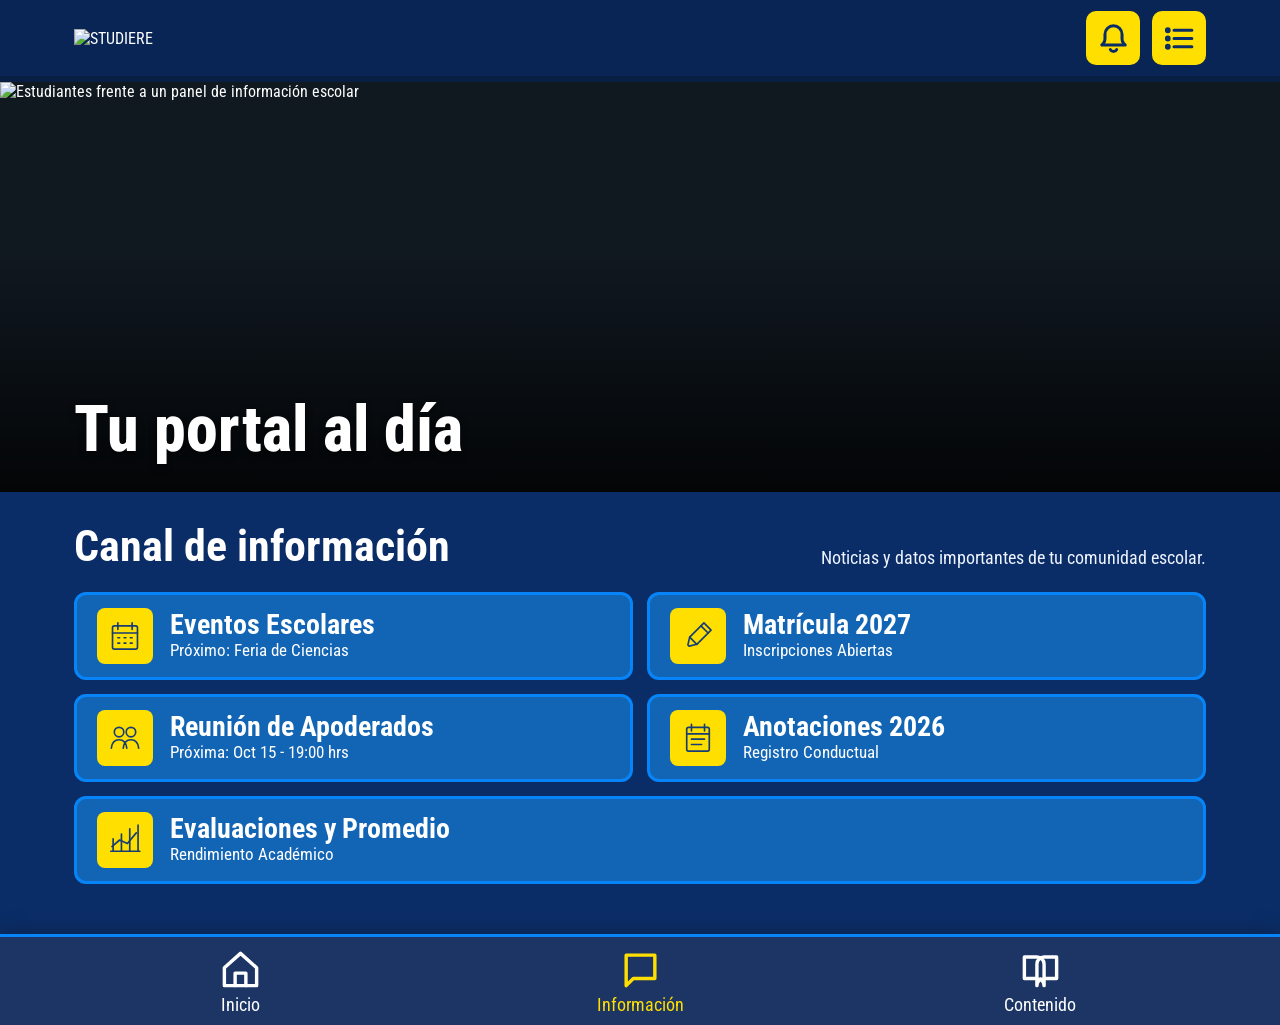
==== index2.html @ 6c444ab7 "Add files via upload" ====
<!DOCTYPE html>
<html lang="es">
<head>
  <meta charset="UTF-8">
  <meta name="viewport" content="width=device-width, initial-scale=1.0">
  <meta name="description" content="STUDIERE, canal de información escolar con eventos, matrícula, reuniones, anotaciones y evaluaciones.">
  <title>STUDIERE | Información</title>
  <link rel="preconnect" href="https://fonts.googleapis.com">
  <link rel="preconnect" href="https://fonts.gstatic.com" crossorigin>
  <link href="https://fonts.googleapis.com/css2?family=Roboto+Condensed:wght@400;500;600;700;800&display=swap" rel="stylesheet">
  <link rel="stylesheet" href="style2.css">
</head>
<body>
  <header class="site-header">
    <nav class="main-nav" aria-label="Navegación principal">
      <a class="brand" href="index.html" aria-label="STUDIERE, página de inicio"><img src="assets/logo.png" alt="STUDIERE"></a>
      <div class="nav-actions">
        <a class="icon-button" href="index2.html" aria-label="Información" aria-current="page" title="Información"><svg viewBox="0 0 24 24" aria-hidden="true"><path d="M12 2.7a6.2 6.2 0 0 0-6.2 6.2v3.5c0 1.1-.4 2.1-1.1 3L3.5 16.8h17l-1.2-1.4c-.7-.9-1.1-1.9-1.1-3V8.9A6.2 6.2 0 0 0 12 2.7Z"/><path d="M9.7 20.1a2.6 2.6 0 0 0 4.6 0"/></svg></a>
        <a class="icon-button" href="index3.html" aria-label="Contenido" title="Contenido"><svg viewBox="0 0 24 24" aria-hidden="true"><path d="M8 6h13M8 12h13M8 18h13"/><circle cx="3.5" cy="6" r="1"/><circle cx="3.5" cy="12" r="1"/><circle cx="3.5" cy="18" r="1"/></svg></a>
      </div>
    </nav>
  </header>

  <main class="information-main">
    <section class="hero info-hero" aria-labelledby="info-hero-title">
      <img src="assets/hero-info.png" alt="Estudiantes frente a un panel de información escolar">
      <h1 id="info-hero-title">Tu portal al día</h1>
    </section>

    <section class="information" aria-labelledby="information-title">
      <div class="section-heading">
        <h2 id="information-title">Canal de información</h2>
        <p>Noticias y datos importantes de tu comunidad escolar.</p>
      </div>
      <div class="information-list">
        <article class="information-card"><div class="info-icon" aria-hidden="true"><svg viewBox="0 0 64 64"><rect x="11" y="15" width="42" height="39" rx="3"/><path d="M20 10v11M44 10v11M11 27h42"/><path d="M20 35h3M30.5 35h3M41 35h3M20 44h3M30.5 44h3M41 44h3"/></svg></div><div class="info-copy"><h3>Eventos Escolares</h3><p>Próximo: Feria de Ciencias</p></div></article>
        <article class="information-card"><div class="info-icon" aria-hidden="true"><svg viewBox="0 0 64 64"><path d="m15 47 3-13L42 10l12 12-24 24-13 3Z"/><path d="m37 15 12 12M18 34l12 12"/></svg></div><div class="info-copy"><h3>Matrícula 2027</h3><p>Inscripciones Abiertas</p></div></article>
        <article class="information-card"><div class="info-icon" aria-hidden="true"><svg viewBox="0 0 64 64"><circle cx="22" cy="22" r="8"/><circle cx="42" cy="22" r="8"/><path d="M9 49c1-9 5-14 13-14s12 5 13 14M29 49c1-9 5-14 13-14s12 5 13 14"/></svg></div><div class="info-copy"><h3>Reunión de Apoderados</h3><p>Próxima: Oct 15 - 19:00 hrs</p></div></article>
        <article class="information-card"><div class="info-icon" aria-hidden="true"><svg viewBox="0 0 64 64"><rect x="13" y="14" width="38" height="40" rx="3"/><path d="M21 9v11M43 9v11M13 25h38"/><path d="M21 34h22M21 43h17"/></svg></div><div class="info-copy"><h3>Anotaciones 2026</h3><p>Registro Conductual</p></div></article>
        <article class="information-card"><div class="info-icon" aria-hidden="true"><svg viewBox="0 0 64 64"><path d="M12 51V30M26 51V22M40 51V13M54 51V7"/><path d="M8 51h49"/><path d="m10 43 13-11 13 6 15-18"/></svg></div><div class="info-copy"><h3>Evaluaciones y Promedio</h3><p>Rendimiento Académico</p></div></article>
      </div>
    </section>
  </main>

  <footer class="site-footer">
    <nav aria-label="Navegación inferior">
      <a class="footer-link" href="index.html"><svg viewBox="0 0 24 24" aria-hidden="true"><path d="m3 11 9-8 9 8v10H3V11Z"/><path d="M9 21v-7h6v7"/></svg><span>Inicio</span></a>
      <a class="footer-link active" href="index2.html" aria-current="page"><svg viewBox="0 0 24 24" aria-hidden="true"><path d="M4 4h16v13H8l-4 4V4Z"/></svg><span>Información</span></a>
      <a class="footer-link" href="index3.html"><svg viewBox="0 0 24 24" aria-hidden="true"><path d="M3 5h7a4 4 0 0 1 4 4v12a4 4 0 0 0-4-4H3V5ZM21 5h-7a4 4 0 0 0-4 4v12a4 4 0 0 1 4-4h7V5Z"/></svg><span>Contenido</span></a>
    </nav>
  </footer>
</body>
</html>
---- style2.css ----
:root{--navy:#0b2d67;--navy-deep:#082555;--blue-card:#1265b5;--blue-border:#0785f8;--yellow:#ffdf00;--white:#fff;--muted:#eef4ff;--footer:#1c3565;--page-max:1200px}
*{box-sizing:border-box}
html{scroll-behavior:smooth}
body{margin:0;min-width:320px;background:var(--navy);color:var(--white);font-family:"Roboto Condensed",Arial,sans-serif}
a{color:inherit;text-decoration:none}
.site-header{width:100%;background:var(--navy-deep);border-bottom:6px solid #081e42}
.main-nav{width:min(100%,var(--page-max));min-height:76px;margin:0 auto;padding:0 34px;display:flex;align-items:center;justify-content:space-between;gap:24px}
.brand{display:flex;align-items:center}.brand img{width:190px;height:auto;display:block}
.nav-actions{display:flex;align-items:center;gap:12px}.icon-button{width:54px;height:54px;flex:0 0 54px;display:flex;align-items:center;justify-content:center;color:var(--navy);background:var(--yellow);border-radius:10px;transition:transform .18s ease,filter .18s ease,box-shadow .18s ease}.icon-button svg{width:33px;height:33px;fill:none;stroke:currentColor;stroke-width:2.2;stroke-linecap:round;stroke-linejoin:round}.icon-button:hover,.icon-button:focus-visible{transform:translateY(-2px);filter:brightness(1.05);box-shadow:0 5px 12px #0003;outline:3px solid #fff9;outline-offset:2px}
main{width:100%;margin:0;background:var(--navy)}
/* The hero is intentionally full-width so its photograph grows with the laptop viewport instead of remaining trapped in a small box. */
.info-hero{position:relative;width:100%;height:clamp(300px,32vw,470px);min-height:300px;overflow:hidden;display:flex;align-items:flex-end;background:#101820}
.info-hero img{position:absolute;inset:0;width:100%;height:100%;display:block;object-fit:cover;object-position:center 45%}
.info-hero:after{content:"";position:absolute;inset:auto 0 0;height:58%;background:linear-gradient(to top,#000c,transparent);pointer-events:none}
.info-hero h1{position:relative;z-index:1;width:min(100%,var(--page-max));margin:0 auto;padding:0 34px 30px;font-size:clamp(42px,5vw,64px);line-height:1;font-weight:800;text-shadow:0 3px 7px #0009}
.information{width:min(100%,var(--page-max));margin:0 auto;padding:32px 34px 50px;background:var(--navy)}
.section-heading{display:flex;align-items:flex-end;justify-content:space-between;gap:24px;margin-bottom:24px}.information h2{margin:0;font-size:clamp(32px,4vw,44px);line-height:1;font-weight:700}.section-heading p{margin:0;color:var(--muted);font-size:18px}
.information-list{display:flex;flex-wrap:wrap;gap:14px}.information-card{min-width:0;flex:1 1 calc(50% - 7px);min-height:88px;padding:11px 20px;display:flex;align-items:center;gap:17px;background:var(--blue-card);border:3px solid var(--blue-border);border-radius:12px;transition:transform .18s ease,filter .18s ease,box-shadow .18s ease}.information-card:hover,.information-card:focus-within{transform:translateY(-3px);filter:brightness(1.05);box-shadow:0 8px 17px #0003}
.info-icon{width:56px;height:56px;flex:0 0 56px;display:flex;align-items:center;justify-content:center;color:#163d74;background:var(--yellow);border-radius:8px}.info-icon svg{width:38px;height:38px;fill:none;stroke:currentColor;stroke-width:2.8;stroke-linecap:round;stroke-linejoin:round}.info-copy{min-width:0}.info-copy h3{margin:0 0 3px;font-size:clamp(22px,2.2vw,30px);line-height:1;font-weight:700}.info-copy p{margin:0;font-size:17px;line-height:1.05}
.site-footer{width:100%;margin:0;background:var(--footer);border-top:3px solid var(--blue-border);box-shadow:0 -5px 18px #0003}.site-footer nav{width:min(100%,var(--page-max));min-height:88px;margin:0 auto;display:flex;align-items:stretch}.footer-link{flex:1;display:flex;flex-direction:column;align-items:center;justify-content:center;gap:5px;color:var(--white);font-size:18px;line-height:1;transition:color .18s ease,transform .18s ease,background .18s ease}.footer-link svg{width:43px;height:43px;fill:none;stroke:currentColor;stroke-width:1.9;stroke-linecap:round;stroke-linejoin:round}.footer-link.active,.footer-link:hover,.footer-link:focus-visible{color:var(--yellow)}.footer-link:hover{transform:translateY(-2px)}.footer-link:focus-visible{outline:2px solid var(--yellow);outline-offset:-4px;border-radius:6px}
@media(max-width:800px){.main-nav{padding-inline:22px}.brand img{width:165px}.info-hero{height:330px}.info-hero h1{padding-inline:30px;font-size:44px}.information{padding-inline:30px}.section-heading{display:block}.section-heading p{margin-top:8px}.information-card{min-height:80px}.info-copy h3{font-size:25px}}
@media(max-width:620px){.main-nav{min-height:65px;padding-inline:15px}.brand img{width:145px}.icon-button{width:46px;height:46px;flex-basis:46px}.icon-button svg{width:29px;height:29px}.info-hero{height:260px;min-height:260px}.info-hero img{object-position:center center}.info-hero h1{padding:0 20px 22px;font-size:36px}.information{padding:24px 16px 34px}.information h2{font-size:31px}.information-list{gap:10px}.information-card{flex-basis:100%;min-height:64px;padding:7px 11px;gap:12px}.info-icon{width:44px;height:44px;flex-basis:44px}.info-icon svg{width:31px;height:31px}.info-copy h3{font-size:21px}.info-copy p{font-size:14px}.site-footer nav{min-height:78px}.footer-link{font-size:16px}.footer-link svg{width:38px;height:38px}}
@media(prefers-reduced-motion:reduce){html{scroll-behavior:auto}*,*::before,*::after{transition:none!important}}
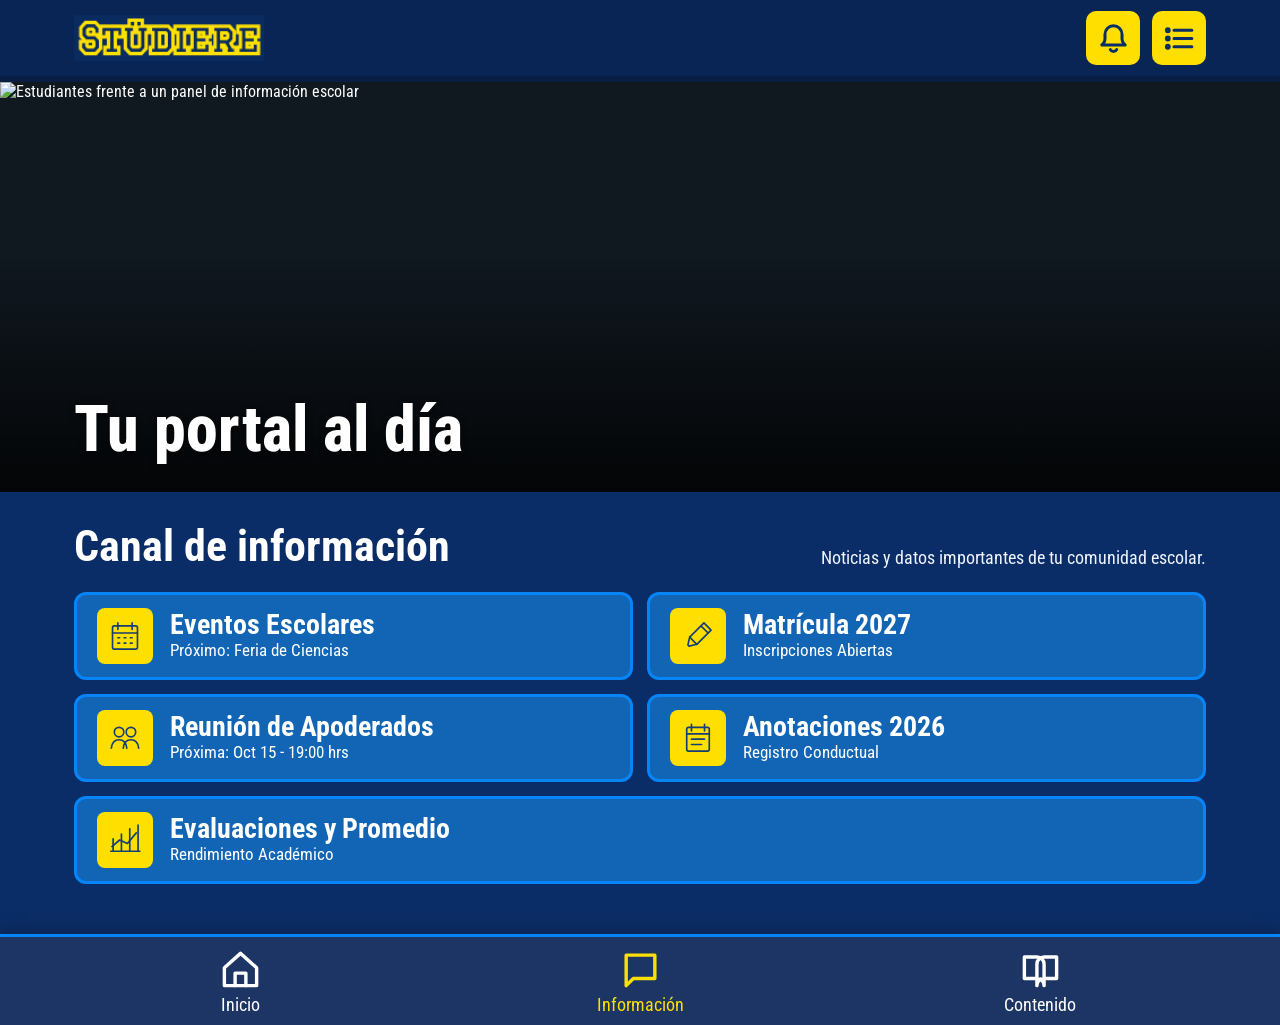
==== commit 164475a9: "Update image sources in index2.html" ====
--- a/index2.html
+++ b/index2.html
@@ -13,7 +13,7 @@
 <body>
   <header class="site-header">
     <nav class="main-nav" aria-label="Navegación principal">
-      <a class="brand" href="index.html" aria-label="STUDIERE, página de inicio"><img src="assets/logo.png" alt="STUDIERE"></a>
+      <a class="brand" href="index.html" aria-label="STUDIERE, página de inicio"><img src="logo.png" alt="STUDIERE"></a>
       <div class="nav-actions">
         <a class="icon-button" href="index2.html" aria-label="Información" aria-current="page" title="Información"><svg viewBox="0 0 24 24" aria-hidden="true"><path d="M12 2.7a6.2 6.2 0 0 0-6.2 6.2v3.5c0 1.1-.4 2.1-1.1 3L3.5 16.8h17l-1.2-1.4c-.7-.9-1.1-1.9-1.1-3V8.9A6.2 6.2 0 0 0 12 2.7Z"/><path d="M9.7 20.1a2.6 2.6 0 0 0 4.6 0"/></svg></a>
         <a class="icon-button" href="index3.html" aria-label="Contenido" title="Contenido"><svg viewBox="0 0 24 24" aria-hidden="true"><path d="M8 6h13M8 12h13M8 18h13"/><circle cx="3.5" cy="6" r="1"/><circle cx="3.5" cy="12" r="1"/><circle cx="3.5" cy="18" r="1"/></svg></a>
@@ -23,7 +23,7 @@
 
   <main class="information-main">
     <section class="hero info-hero" aria-labelledby="info-hero-title">
-      <img src="assets/hero-info.png" alt="Estudiantes frente a un panel de información escolar">
+      <img src="hero-info.png" alt="Estudiantes frente a un panel de información escolar">
       <h1 id="info-hero-title">Tu portal al día</h1>
     </section>
 
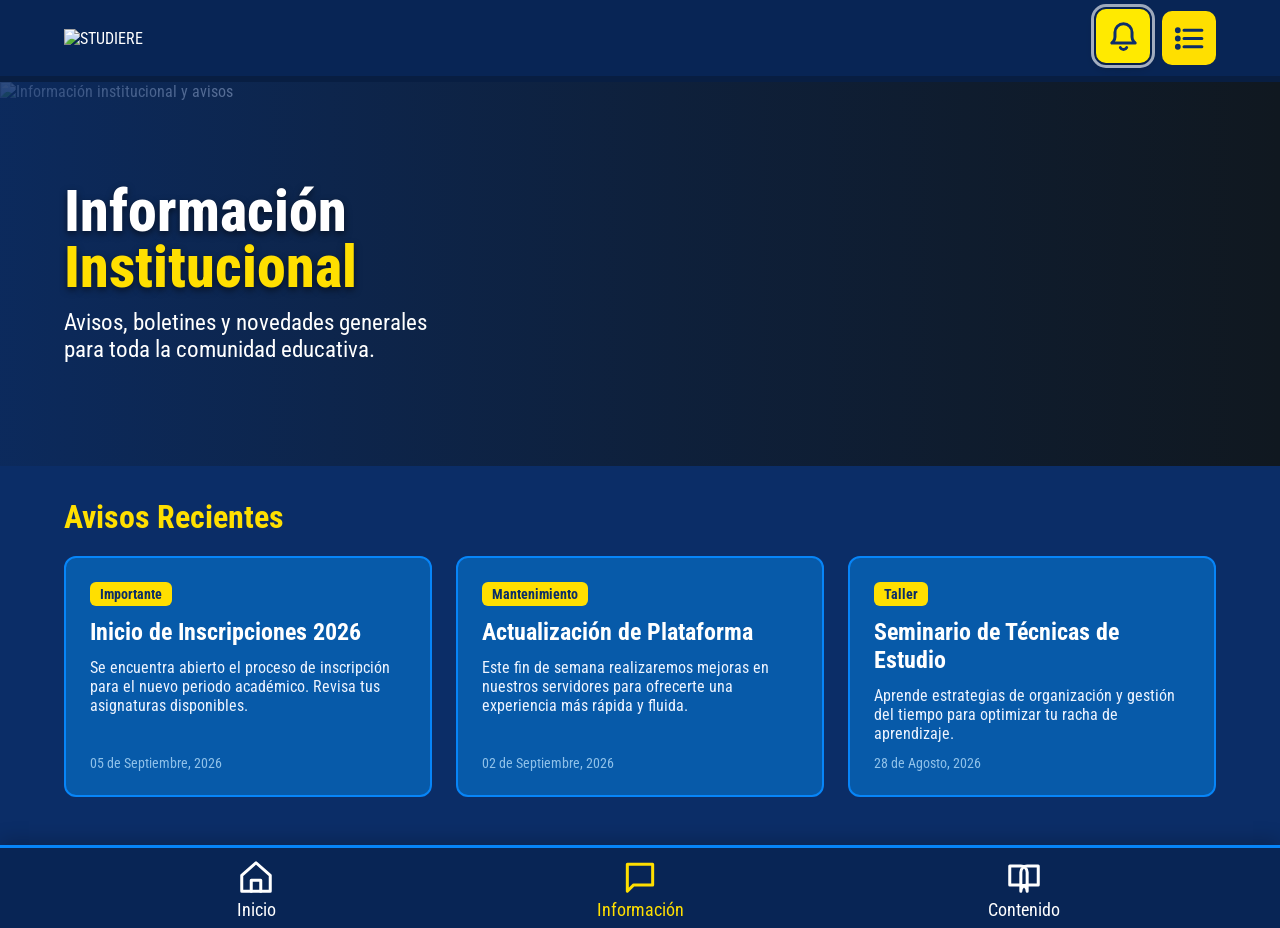
==== commit 42382caa: "Add files via upload" ====
--- a/index2.html
+++ b/index2.html
@@ -3,51 +3,95 @@
 <head>
   <meta charset="UTF-8">
   <meta name="viewport" content="width=device-width, initial-scale=1.0">
-  <meta name="description" content="STUDIERE, canal de información escolar con eventos, matrícula, reuniones, anotaciones y evaluaciones.">
+  <meta name="description" content="STUDIERE - Información general e historial de la plataforma.">
   <title>STUDIERE | Información</title>
   <link rel="preconnect" href="https://fonts.googleapis.com">
   <link rel="preconnect" href="https://fonts.gstatic.com" crossorigin>
   <link href="https://fonts.googleapis.com/css2?family=Roboto+Condensed:wght@400;500;600;700;800&display=swap" rel="stylesheet">
-  <link rel="stylesheet" href="style2.css">
+  <link rel="stylesheet" href="style.css">
 </head>
 <body>
+
+  <!-- CABECERA PRINCIPAL -->
   <header class="site-header">
     <nav class="main-nav" aria-label="Navegación principal">
-      <a class="brand" href="index.html" aria-label="STUDIERE, página de inicio"><img src="logo.png" alt="STUDIERE"></a>
+      <a class="brand" href="index.html" aria-label="STUDIERE, página de inicio">
+        <img src="assets/logo.png" alt="STUDIERE">
+      </a>
       <div class="nav-actions">
-        <a class="icon-button" href="index2.html" aria-label="Información" aria-current="page" title="Información"><svg viewBox="0 0 24 24" aria-hidden="true"><path d="M12 2.7a6.2 6.2 0 0 0-6.2 6.2v3.5c0 1.1-.4 2.1-1.1 3L3.5 16.8h17l-1.2-1.4c-.7-.9-1.1-1.9-1.1-3V8.9A6.2 6.2 0 0 0 12 2.7Z"/><path d="M9.7 20.1a2.6 2.6 0 0 0 4.6 0"/></svg></a>
-        <a class="icon-button" href="index3.html" aria-label="Contenido" title="Contenido"><svg viewBox="0 0 24 24" aria-hidden="true"><path d="M8 6h13M8 12h13M8 18h13"/><circle cx="3.5" cy="6" r="1"/><circle cx="3.5" cy="12" r="1"/><circle cx="3.5" cy="18" r="1"/></svg></a>
+        <a class="icon-button active" href="index2.html" aria-label="Información" title="Información" aria-current="page">
+          <svg viewBox="0 0 24 24" aria-hidden="true">
+            <path d="M12 2.7a6.2 6.2 0 0 0-6.2 6.2v3.5c0 1.1-.4 2.1-1.1 3L3.5 16.8h17l-1.2-1.4c-.7-.9-1.1-1.9-1.1-3V8.9A6.2 6.2 0 0 0 12 2.7Z"/>
+            <path d="M9.7 20.1a2.6 2.6 0 0 0 4.6 0"/>
+          </svg>
+        </a>
+        <a class="icon-button" href="index3.html" aria-label="Contenido" title="Contenido">
+          <svg viewBox="0 0 24 24" aria-hidden="true">
+            <path d="M8 6h13M8 12h13M8 18h13"/>
+            <circle cx="3.5" cy="6" r="1"/>
+            <circle cx="3.5" cy="12" r="1"/>
+            <circle cx="3.5" cy="18" r="1"/>
+          </svg>
+        </a>
       </div>
     </nav>
   </header>
 
-  <main class="information-main">
+  <!-- CONTENIDO PRINCIPAL -->
+  <main class="info-main">
     <section class="hero info-hero" aria-labelledby="info-hero-title">
-      <img src="hero-info.png" alt="Estudiantes frente a un panel de información escolar">
-      <h1 id="info-hero-title">Tu portal al día</h1>
+      <img src="assets/hero-info.png" alt="Información institucional y avisos">
+      <div class="hero-copy">
+        <h1 id="info-hero-title">Información <span>Institucional</span></h1>
+        <p>Avisos, boletines y novedades generales<br>para toda la comunidad educativa.</p>
+      </div>
     </section>
 
-    <section class="information" aria-labelledby="information-title">
-      <div class="section-heading">
-        <h2 id="information-title">Canal de información</h2>
-        <p>Noticias y datos importantes de tu comunidad escolar.</p>
-      </div>
-      <div class="information-list">
-        <article class="information-card"><div class="info-icon" aria-hidden="true"><svg viewBox="0 0 64 64"><rect x="11" y="15" width="42" height="39" rx="3"/><path d="M20 10v11M44 10v11M11 27h42"/><path d="M20 35h3M30.5 35h3M41 35h3M20 44h3M30.5 44h3M41 44h3"/></svg></div><div class="info-copy"><h3>Eventos Escolares</h3><p>Próximo: Feria de Ciencias</p></div></article>
-        <article class="information-card"><div class="info-icon" aria-hidden="true"><svg viewBox="0 0 64 64"><path d="m15 47 3-13L42 10l12 12-24 24-13 3Z"/><path d="m37 15 12 12M18 34l12 12"/></svg></div><div class="info-copy"><h3>Matrícula 2027</h3><p>Inscripciones Abiertas</p></div></article>
-        <article class="information-card"><div class="info-icon" aria-hidden="true"><svg viewBox="0 0 64 64"><circle cx="22" cy="22" r="8"/><circle cx="42" cy="22" r="8"/><path d="M9 49c1-9 5-14 13-14s12 5 13 14M29 49c1-9 5-14 13-14s12 5 13 14"/></svg></div><div class="info-copy"><h3>Reunión de Apoderados</h3><p>Próxima: Oct 15 - 19:00 hrs</p></div></article>
-        <article class="information-card"><div class="info-icon" aria-hidden="true"><svg viewBox="0 0 64 64"><rect x="13" y="14" width="38" height="40" rx="3"/><path d="M21 9v11M43 9v11M13 25h38"/><path d="M21 34h22M21 43h17"/></svg></div><div class="info-copy"><h3>Anotaciones 2026</h3><p>Registro Conductual</p></div></article>
-        <article class="information-card"><div class="info-icon" aria-hidden="true"><svg viewBox="0 0 64 64"><path d="M12 51V30M26 51V22M40 51V13M54 51V7"/><path d="M8 51h49"/><path d="m10 43 13-11 13 6 15-18"/></svg></div><div class="info-copy"><h3>Evaluaciones y Promedio</h3><p>Rendimiento Académico</p></div></article>
+    <section class="content-section" aria-labelledby="announcements-title">
+      <h2 id="announcements-title" class="section-title">Avisos Recientes</h2>
+      
+      <div class="grid-cards">
+        <article class="info-card">
+          <span class="tag">Importante</span>
+          <h3>Inicio de Inscripciones 2026</h3>
+          <p>Se encuentra abierto el proceso de inscripción para el nuevo periodo académico. Revisa tus asignaturas disponibles.</p>
+          <span class="date">05 de Septiembre, 2026</span>
+        </article>
+
+        <article class="info-card">
+          <span class="tag">Mantenimiento</span>
+          <h3>Actualización de Plataforma</h3>
+          <p>Este fin de semana realizaremos mejoras en nuestros servidores para ofrecerte una experiencia más rápida y fluida.</p>
+          <span class="date">02 de Septiembre, 2026</span>
+        </article>
+
+        <article class="info-card">
+          <span class="tag">Taller</span>
+          <h3>Seminario de Técnicas de Estudio</h3>
+          <p>Aprende estrategias de organización y gestión del tiempo para optimizar tu racha de aprendizaje.</p>
+          <span class="date">28 de Agosto, 2026</span>
+        </article>
       </div>
     </section>
   </main>
 
+  <!-- PIE DE PÁGINA -->
   <footer class="site-footer">
     <nav aria-label="Navegación inferior">
-      <a class="footer-link" href="index.html"><svg viewBox="0 0 24 24" aria-hidden="true"><path d="m3 11 9-8 9 8v10H3V11Z"/><path d="M9 21v-7h6v7"/></svg><span>Inicio</span></a>
-      <a class="footer-link active" href="index2.html" aria-current="page"><svg viewBox="0 0 24 24" aria-hidden="true"><path d="M4 4h16v13H8l-4 4V4Z"/></svg><span>Información</span></a>
-      <a class="footer-link" href="index3.html"><svg viewBox="0 0 24 24" aria-hidden="true"><path d="M3 5h7a4 4 0 0 1 4 4v12a4 4 0 0 0-4-4H3V5ZM21 5h-7a4 4 0 0 0-4 4v12a4 4 0 0 1 4-4h7V5Z"/></svg><span>Contenido</span></a>
+      <a class="footer-link" href="index.html">
+        <svg viewBox="0 0 24 24" aria-hidden="true"><path d="m3 11 9-8 9 8v10H3V11Z"/><path d="M9 21v-7h6v7"/></svg>
+        <span>Inicio</span>
+      </a>
+      <a class="footer-link active" href="index2.html" aria-current="page">
+        <svg viewBox="0 0 24 24" aria-hidden="true"><path d="M4 4h16v13H8l-4 4V4Z"/></svg>
+        <span>Información</span>
+      </a>
+      <a class="footer-link" href="index3.html">
+        <svg viewBox="0 0 24 24" aria-hidden="true"><path d="M3 5h7a4 4 0 0 1 4 4v12a4 4 0 0 0-4-4H3V5ZM21 5h-7a4 4 0 0 0-4 4v12a4 4 0 0 1 4-4h7V5Z"/></svg>
+        <span>Contenido</span>
+      </a>
     </nav>
   </footer>
+
 </body>
 </html>
--- a/style.css
+++ b/style.css
@@ -0,0 +1,551 @@
+/* ==========================================================================
+   1. VARIABLES Y CONFIGURACIÓN GLOBAL
+   ========================================================================== */
+:root {
+  --navy: #0b2d67;
+  --navy-deep: #082555;
+  --blue-card: #075aa9;
+  --blue-border: #0785f8;
+  --yellow: #ffdf00;
+  --white: #ffffff;
+  --muted: #eef4ff;
+  --arrow: #8fc1e9;
+  --page-max: 100%;
+  --radius: 12px;
+}
+
+* {
+  box-sizing: border-box;
+}
+
+html {
+  scroll-behavior: smooth;
+}
+
+body {
+  margin: 0;
+  min-width: 320px;
+  background: var(--navy);
+  color: var(--white);
+  font-family: "Roboto Condensed", Arial, sans-serif;
+  display: flex;
+  flex-direction: column;
+  min-height: 100vh;
+}
+
+a {
+  color: inherit;
+  text-decoration: none;
+}
+
+.sr-only {
+  position: absolute;
+  width: 1px;
+  height: 1px;
+  padding: 0;
+  margin: -1px;
+  overflow: hidden;
+  clip: rect(0, 0, 0, 0);
+  white-space: nowrap;
+  border: 0;
+}
+
+/* ==========================================================================
+   2. HEADER & NAVEGACIÓN
+   ========================================================================== */
+.site-header {
+  width: 100%;
+  background: var(--navy-deep);
+  border-bottom: 6px solid #081e42;
+}
+
+.main-nav {
+  width: 100%;
+  max-width: var(--page-max);
+  min-height: 76px;
+  margin: 0 auto;
+  padding: 0 5vw;
+  display: flex;
+  align-items: center;
+  justify-content: space-between;
+  gap: 24px;
+}
+
+.brand {
+  display: flex;
+  align-items: center;
+}
+
+.brand img {
+  width: 220px;
+  height: auto;
+  display: block;
+}
+
+.nav-actions {
+  display: flex;
+  align-items: center;
+  gap: 12px;
+}
+
+.icon-button {
+  width: 54px;
+  height: 54px;
+  display: flex;
+  align-items: center;
+  justify-content: center;
+  color: var(--navy);
+  background: var(--yellow);
+  border-radius: 10px;
+  transition: transform 0.18s ease, filter 0.18s ease, box-shadow 0.18s ease;
+}
+
+.icon-button svg {
+  width: 33px;
+  height: 33px;
+  fill: none;
+  stroke: currentColor;
+  stroke-width: 2.2;
+  stroke-linecap: round;
+  stroke-linejoin: round;
+}
+
+.icon-button:hover,
+.icon-button:focus-visible,
+.icon-button.active {
+  transform: translateY(-2px);
+  filter: brightness(1.05);
+  box-shadow: 0 5px 12px #0003;
+  outline: 3px solid #fff9;
+  outline-offset: 2px;
+}
+
+/* ==========================================================================
+   3. MAIN & SECCIONES PRINCIPALES
+   ========================================================================== */
+main {
+  width: 100%;
+  flex: 1;
+  background: var(--navy);
+}
+
+.home-main, .info-main, .content-main {
+  display: flex;
+  flex-direction: column;
+}
+
+/* --- Hero Banner --- */
+.hero {
+  position: relative;
+  width: 100%;
+  overflow: hidden;
+  background: #101820;
+  height: clamp(320px, 30vw, 480px);
+  display: flex;
+  align-items: center;
+}
+
+.hero img {
+  position: absolute;
+  inset: 0;
+  width: 100%;
+  height: 100%;
+  object-fit: cover;
+  object-position: center 30%;
+  display: block;
+}
+
+.hero::after {
+  content: "";
+  position: absolute;
+  inset: 0;
+  background: linear-gradient(to right, rgba(11, 45, 103, 0.85) 0%, rgba(11, 45, 103, 0.4) 50%, transparent 100%);
+  pointer-events: none;
+}
+
+.hero-copy {
+  position: relative;
+  z-index: 1;
+  padding: 0 5vw;
+  max-width: 650px;
+}
+
+.hero-copy h1 {
+  margin: 0 0 12px;
+  font-size: clamp(38px, 4.5vw, 64px);
+  line-height: 0.98;
+  font-weight: 800;
+  text-shadow: 0 3px 7px #0008;
+}
+
+.hero-copy h1 span {
+  color: var(--yellow);
+}
+
+.hero-copy p {
+  margin: 0;
+  font-size: clamp(18px, 1.8vw, 24px);
+  line-height: 1.2;
+}
+
+.hero-indicators {
+  position: absolute;
+  z-index: 2;
+  bottom: 20px;
+  left: 50%;
+  transform: translateX(-50%);
+  display: flex;
+  gap: 12px;
+}
+
+.hero-indicators span {
+  width: 10px;
+  height: 10px;
+  border-radius: 50%;
+  background: #fff;
+}
+
+.hero-indicators .is-active {
+  width: 30px;
+  border-radius: 8px;
+  background: var(--yellow);
+}
+
+/* --- Sección de Bienvenida --- */
+.welcome {
+  padding: 32px 5vw 20px;
+  background: var(--navy);
+}
+
+.welcome-heading {
+  display: flex;
+  align-items: center;
+  gap: 20px;
+}
+
+.profile-icon {
+  width: 68px;
+  height: 68px;
+  flex: 0 0 68px;
+  color: var(--yellow);
+}
+
+.profile-icon svg {
+  width: 100%;
+  height: 100%;
+  fill: none;
+  stroke: currentColor;
+  stroke-width: 4;
+}
+
+.welcome h2 {
+  margin: 0 0 4px;
+  font-size: clamp(28px, 3vw, 36px);
+  line-height: 1;
+}
+
+.welcome p {
+  margin: 0;
+  font-size: 19px;
+  color: var(--muted);
+}
+
+/* --- Accesos Rápidos y Grillas --- */
+.quick-access, .content-section {
+  padding: 0 5vw 48px;
+  background: var(--navy);
+}
+
+.quick-access {
+  display: grid;
+  grid-template-columns: repeat(auto-fit, minmax(260px, 1fr));
+  gap: 20px;
+}
+
+.grid-cards {
+  display: grid;
+  grid-template-columns: repeat(auto-fit, minmax(300px, 1fr));
+  gap: 24px;
+}
+
+.section-title {
+  font-size: 32px;
+  margin: 32px 0 20px;
+  color: var(--yellow);
+}
+
+.access-card {
+  position: relative;
+  min-height: 145px;
+  padding: 20px 50px 18px 25px;
+  display: flex;
+  align-items: center;
+  gap: 18px;
+  background: var(--blue-card);
+  border: 2px solid var(--blue-border);
+  border-radius: var(--radius);
+  transition: transform 0.18s ease, filter 0.18s ease, box-shadow 0.18s ease;
+}
+
+.access-card:hover {
+  transform: translateY(-3px);
+  filter: brightness(1.06);
+  box-shadow: 0 9px 18px #0003;
+}
+
+.card-icon {
+  width: 58px;
+  height: 58px;
+  flex: 0 0 58px;
+  display: flex;
+  align-items: center;
+  justify-content: center;
+  color: var(--navy);
+  background: var(--yellow);
+  border-radius: 50%;
+}
+
+.card-icon svg {
+  width: 39px;
+  height: 39px;
+  fill: none;
+  stroke: currentColor;
+  stroke-width: 2.6;
+  stroke-linecap: round;
+  stroke-linejoin: round;
+}
+
+.card-copy h3 {
+  margin: 0 0 4px;
+  font-size: 28px;
+  line-height: 1;
+  font-weight: 700;
+}
+
+.card-copy p {
+  margin: 0;
+  font-size: 16px;
+  line-height: 1.1;
+}
+
+.arrow-button {
+  position: absolute;
+  right: 14px;
+  bottom: 12px;
+  width: 32px;
+  height: 32px;
+  display: flex;
+  align-items: center;
+  justify-content: center;
+  border-radius: 50%;
+  background: var(--arrow);
+  color: var(--navy);
+  transition: transform 0.18s ease, background 0.18s ease;
+}
+
+.arrow-button svg {
+  width: 20px;
+  height: 20px;
+  fill: none;
+  stroke: currentColor;
+  stroke-width: 2.6;
+  stroke-linecap: round;
+  stroke-linejoin: round;
+}
+
+.arrow-button:hover,
+.arrow-button:focus-visible {
+  transform: scale(1.1);
+  background: #ffffff;
+  outline: none;
+}
+
+/* Tarjetas Información y Módulos */
+.info-card, .module-card {
+  background: var(--blue-card);
+  border: 2px solid var(--blue-border);
+  border-radius: var(--radius);
+  padding: 24px;
+  display: flex;
+  flex-direction: column;
+  gap: 12px;
+}
+
+.info-card .tag {
+  align-self: flex-start;
+  background: var(--yellow);
+  color: var(--navy);
+  font-weight: bold;
+  padding: 4px 10px;
+  border-radius: 6px;
+  font-size: 14px;
+}
+
+.info-card h3, .module-card h3 {
+  margin: 0;
+  font-size: 24px;
+}
+
+.info-card p, .module-card p {
+  margin: 0;
+  font-size: 16px;
+  color: var(--muted);
+}
+
+.info-card .date {
+  font-size: 14px;
+  color: var(--arrow);
+  margin-top: auto;
+}
+
+.module-header {
+  display: flex;
+  justify-content: space-between;
+  align-items: center;
+}
+
+.module-card .badge {
+  background: rgba(255,255,255,0.15);
+  padding: 4px 8px;
+  border-radius: 4px;
+  font-size: 14px;
+}
+
+.progress-bar {
+  width: 100%;
+  height: 8px;
+  background: rgba(0,0,0,0.2);
+  border-radius: 4px;
+  overflow: hidden;
+  margin-top: 8px;
+}
+
+.progress-bar .progress {
+  height: 100%;
+  background: var(--yellow);
+}
+
+.btn-primary {
+  align-self: flex-start;
+  background: var(--yellow);
+  color: var(--navy);
+  font-weight: bold;
+  padding: 10px 20px;
+  border-radius: 8px;
+  margin-top: 12px;
+  transition: transform 0.18s ease;
+}
+
+.btn-primary:hover {
+  transform: translateY(-2px);
+}
+
+.anchors {
+  display: none;
+}
+
+/* ==========================================================================
+   4. FOOTER
+   ========================================================================== */
+.site-footer {
+  width: 100%;
+  margin-top: auto;
+  background: var(--navy-deep);
+  border-top: 3px solid var(--blue-border);
+  box-shadow: 0 -5px 18px #0003;
+}
+
+.site-footer nav {
+  min-height: 80px;
+  display: flex;
+  align-items: stretch;
+  justify-content: space-around;
+  padding: 0 5vw;
+}
+
+.footer-link {
+  flex: 1;
+  display: flex;
+  flex-direction: column;
+  align-items: center;
+  justify-content: center;
+  gap: 5px;
+  color: var(--white);
+  font-size: 18px;
+  line-height: 1;
+  transition: color 0.18s ease, transform 0.18s ease;
+}
+
+.footer-link svg {
+  width: 38px;
+  height: 38px;
+  fill: none;
+  stroke: currentColor;
+  stroke-width: 1.9;
+  stroke-linecap: round;
+  stroke-linejoin: round;
+}
+
+.footer-link.active,
+.footer-link:hover,
+.footer-link:focus-visible {
+  color: var(--yellow);
+}
+
+.footer-link:hover {
+  transform: translateY(-2px);
+}
+
+.footer-link:focus-visible {
+  outline: 2px solid var(--yellow);
+  outline-offset: -4px;
+  border-radius: 6px;
+}
+
+/* ==========================================================================
+   5. ADAPTABILIDAD RESPONSIVA
+   ========================================================================== */
+@media (max-width: 800px) {
+  .brand img {
+    width: 170px;
+  }
+  .hero {
+    height: 320px;
+  }
+  .hero-copy h1 {
+    font-size: 42px;
+  }
+  .quick-access {
+    grid-template-columns: repeat(2, 1fr);
+  }
+}
+
+@media (max-width: 620px) {
+  .main-nav {
+    min-height: 65px;
+  }
+  .brand img {
+    width: 145px;
+  }
+  .icon-button {
+    width: 46px;
+    height: 46px;
+  }
+  .icon-button svg {
+    width: 28px;
+    height: 28px;
+  }
+  .quick-access {
+    grid-template-columns: 1fr;
+    gap: 12px;
+  }
+}
+
+@media (prefers-reduced-motion: reduce) {
+  html {
+    scroll-behavior: auto;
+  }
+  *, *::before, *::after {
+    transition: none !important;
+  }
+}
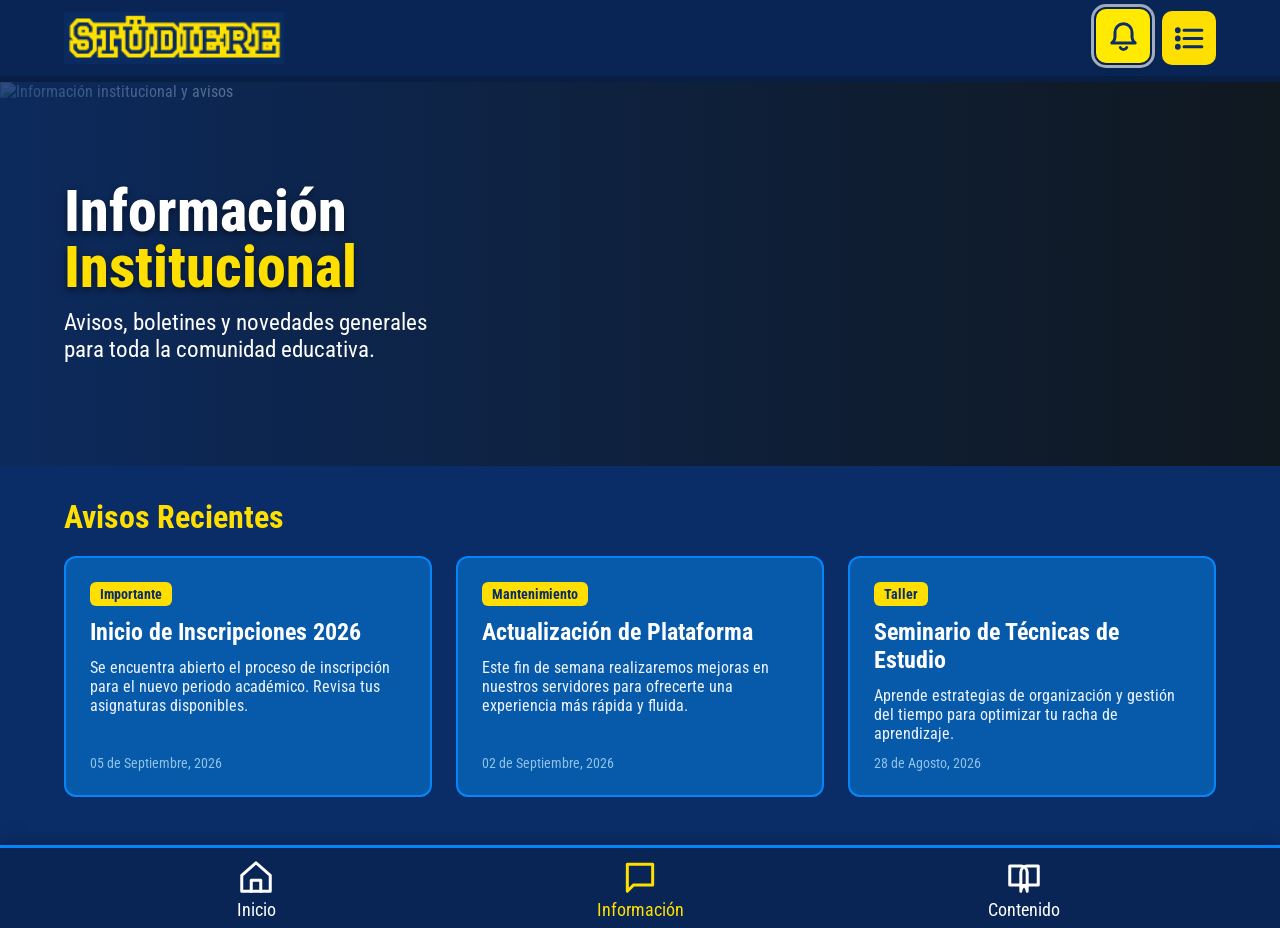
==== commit 18f2d6ed: "Update image sources in index2.html" ====
--- a/index2.html
+++ b/index2.html
@@ -16,7 +16,7 @@
   <header class="site-header">
     <nav class="main-nav" aria-label="Navegación principal">
       <a class="brand" href="index.html" aria-label="STUDIERE, página de inicio">
-        <img src="assets/logo.png" alt="STUDIERE">
+        <img src="logo.png" alt="STUDIERE">
       </a>
       <div class="nav-actions">
         <a class="icon-button active" href="index2.html" aria-label="Información" title="Información" aria-current="page">
@@ -40,7 +40,7 @@
   <!-- CONTENIDO PRINCIPAL -->
   <main class="info-main">
     <section class="hero info-hero" aria-labelledby="info-hero-title">
-      <img src="assets/hero-info.png" alt="Información institucional y avisos">
+      <img src="hero-info.png" alt="Información institucional y avisos">
       <div class="hero-copy">
         <h1 id="info-hero-title">Información <span>Institucional</span></h1>
         <p>Avisos, boletines y novedades generales<br>para toda la comunidad educativa.</p>
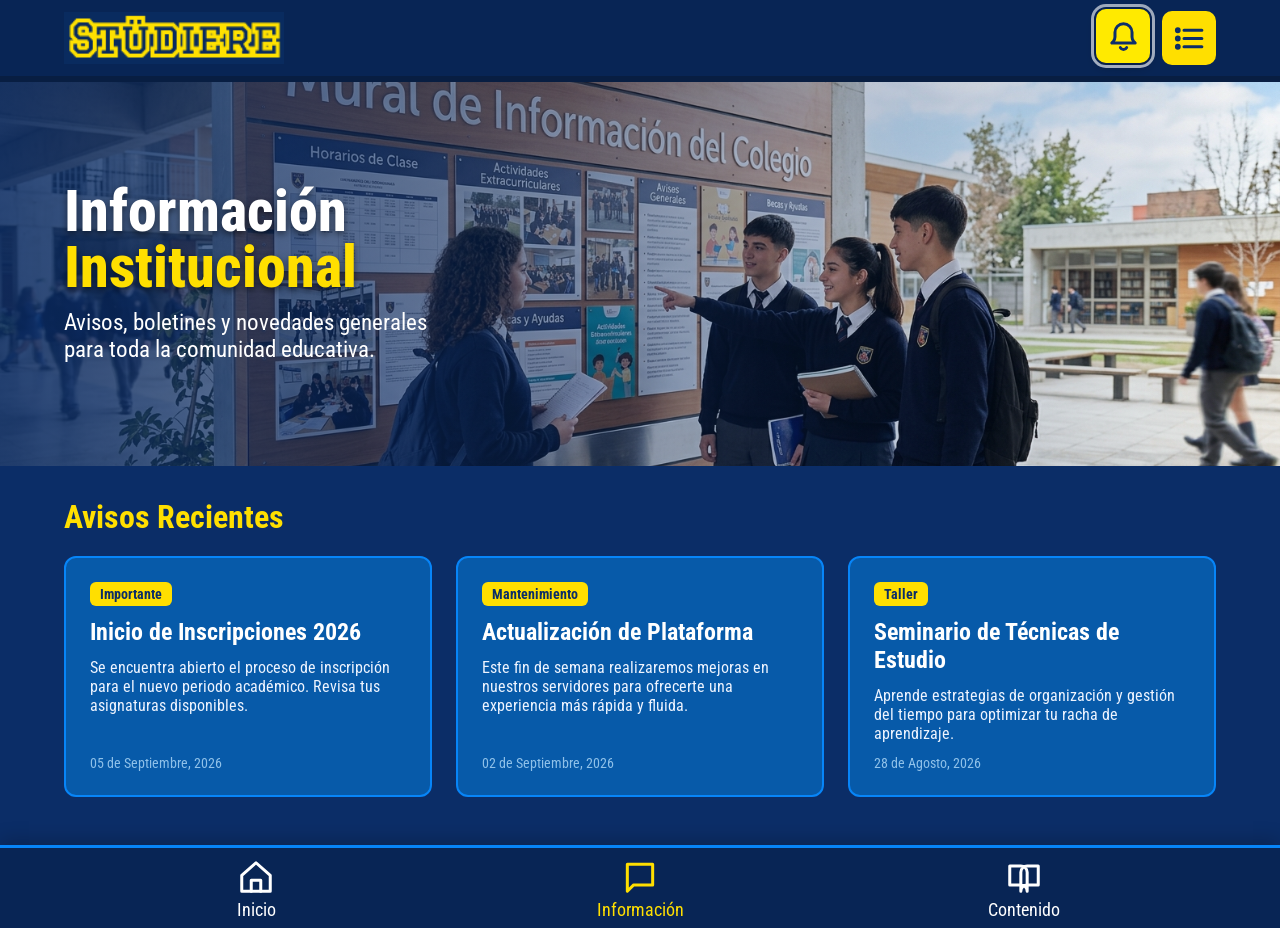
==== commit 15009944: "Fix image source typo in index2.html" ====
--- a/index2.html
+++ b/index2.html
@@ -40,7 +40,7 @@
   <!-- CONTENIDO PRINCIPAL -->
   <main class="info-main">
     <section class="hero info-hero" aria-labelledby="info-hero-title">
-      <img src="hero-info.png" alt="Información institucional y avisos">
+      <img src="info-hero.jpeg" alt="Información institucional y avisos">
       <div class="hero-copy">
         <h1 id="info-hero-title">Información <span>Institucional</span></h1>
         <p>Avisos, boletines y novedades generales<br>para toda la comunidad educativa.</p>
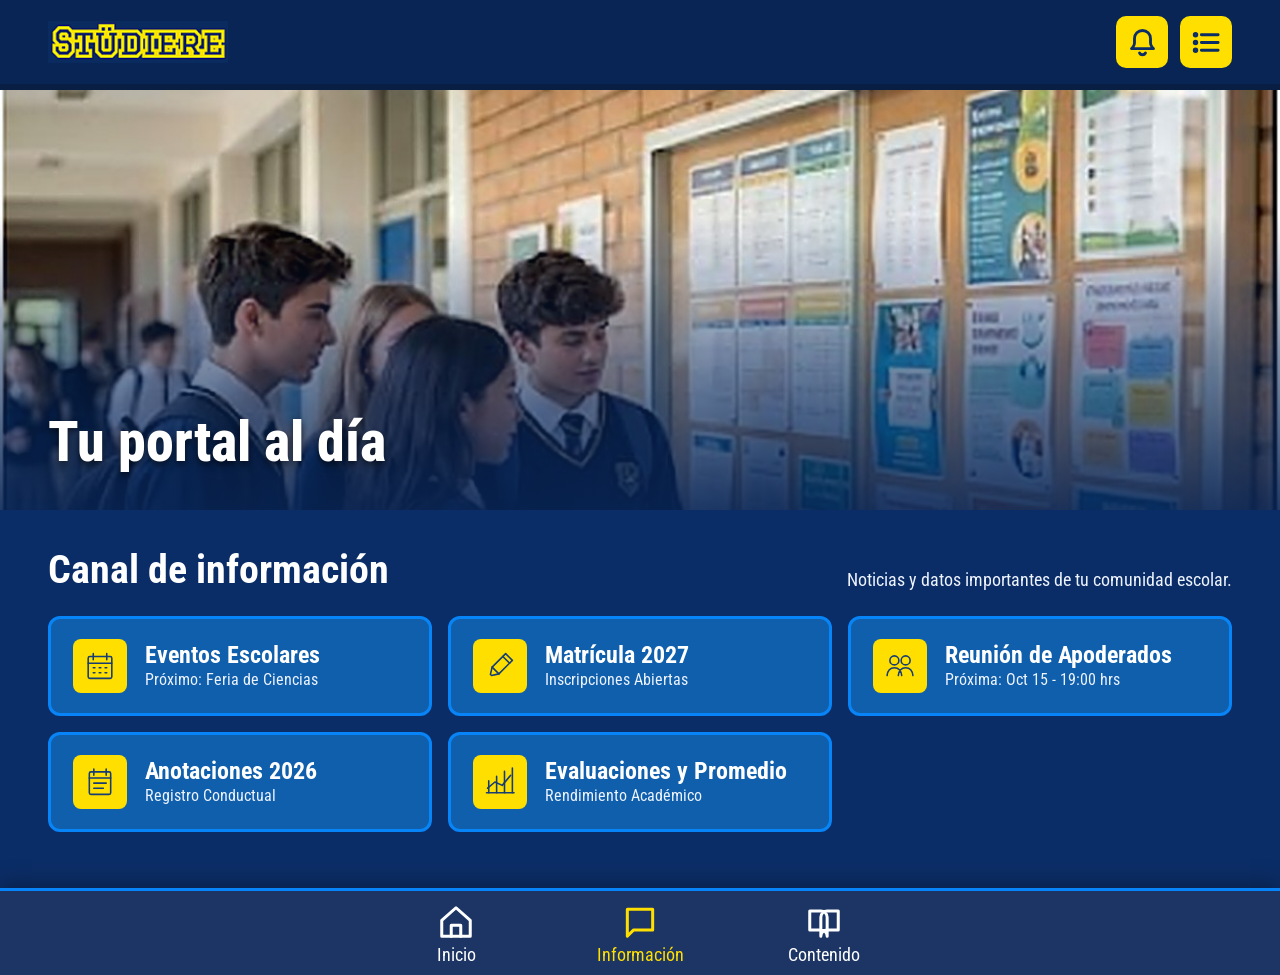
==== commit 64f28c1b: "Add files via upload" ====
--- a/index2.html
+++ b/index2.html
@@ -3,95 +3,52 @@
 <head>
   <meta charset="UTF-8">
   <meta name="viewport" content="width=device-width, initial-scale=1.0">
-  <meta name="description" content="STUDIERE - Información general e historial de la plataforma.">
+  <meta name="description" content="STUDIERE, canal de información escolar con eventos, matrícula, reuniones, anotaciones y evaluaciones.">
   <title>STUDIERE | Información</title>
   <link rel="preconnect" href="https://fonts.googleapis.com">
   <link rel="preconnect" href="https://fonts.gstatic.com" crossorigin>
   <link href="https://fonts.googleapis.com/css2?family=Roboto+Condensed:wght@400;500;600;700;800&display=swap" rel="stylesheet">
-  <link rel="stylesheet" href="style.css">
+  <link rel="stylesheet" href="base.css">
+  <link rel="stylesheet" href="style2.css">
 </head>
 <body>
-
-  <!-- CABECERA PRINCIPAL -->
   <header class="site-header">
     <nav class="main-nav" aria-label="Navegación principal">
-      <a class="brand" href="index.html" aria-label="STUDIERE, página de inicio">
-        <img src="logo.png" alt="STUDIERE">
-      </a>
+      <a class="brand" href="index.html" aria-label="STUDIERE, página de inicio"><img src="logo.png" alt="STUDIERE"></a>
       <div class="nav-actions">
-        <a class="icon-button active" href="index2.html" aria-label="Información" title="Información" aria-current="page">
-          <svg viewBox="0 0 24 24" aria-hidden="true">
-            <path d="M12 2.7a6.2 6.2 0 0 0-6.2 6.2v3.5c0 1.1-.4 2.1-1.1 3L3.5 16.8h17l-1.2-1.4c-.7-.9-1.1-1.9-1.1-3V8.9A6.2 6.2 0 0 0 12 2.7Z"/>
-            <path d="M9.7 20.1a2.6 2.6 0 0 0 4.6 0"/>
-          </svg>
-        </a>
-        <a class="icon-button" href="index3.html" aria-label="Contenido" title="Contenido">
-          <svg viewBox="0 0 24 24" aria-hidden="true">
-            <path d="M8 6h13M8 12h13M8 18h13"/>
-            <circle cx="3.5" cy="6" r="1"/>
-            <circle cx="3.5" cy="12" r="1"/>
-            <circle cx="3.5" cy="18" r="1"/>
-          </svg>
-        </a>
+        <a class="icon-button" href="index2.html" aria-label="Información" aria-current="page" title="Información"><svg viewBox="0 0 24 24" aria-hidden="true"><path d="M12 2.7a6.2 6.2 0 0 0-6.2 6.2v3.5c0 1.1-.4 2.1-1.1 3L3.5 16.8h17l-1.2-1.4c-.7-.9-1.1-1.9-1.1-3V8.9A6.2 6.2 0 0 0 12 2.7Z"/><path d="M9.7 20.1a2.6 2.6 0 0 0 4.6 0"/></svg></a>
+        <a class="icon-button" href="index3.html" aria-label="Contenido" title="Contenido"><svg viewBox="0 0 24 24" aria-hidden="true"><path d="M8 6h13M8 12h13M8 18h13"/><circle cx="3.5" cy="6" r="1"/><circle cx="3.5" cy="12" r="1"/><circle cx="3.5" cy="18" r="1"/></svg></a>
       </div>
     </nav>
   </header>
 
-  <!-- CONTENIDO PRINCIPAL -->
-  <main class="info-main">
+  <main class="information-main">
     <section class="hero info-hero" aria-labelledby="info-hero-title">
-      <img src="info-hero.jpeg" alt="Información institucional y avisos">
-      <div class="hero-copy">
-        <h1 id="info-hero-title">Información <span>Institucional</span></h1>
-        <p>Avisos, boletines y novedades generales<br>para toda la comunidad educativa.</p>
-      </div>
+      <img src="hero-info.jpg" alt="Estudiantes revisando el panel de avisos del colegio en el pasillo">
+      <h1 id="info-hero-title">Tu portal al día</h1>
     </section>
 
-    <section class="content-section" aria-labelledby="announcements-title">
-      <h2 id="announcements-title" class="section-title">Avisos Recientes</h2>
-      
-      <div class="grid-cards">
-        <article class="info-card">
-          <span class="tag">Importante</span>
-          <h3>Inicio de Inscripciones 2026</h3>
-          <p>Se encuentra abierto el proceso de inscripción para el nuevo periodo académico. Revisa tus asignaturas disponibles.</p>
-          <span class="date">05 de Septiembre, 2026</span>
-        </article>
-
-        <article class="info-card">
-          <span class="tag">Mantenimiento</span>
-          <h3>Actualización de Plataforma</h3>
-          <p>Este fin de semana realizaremos mejoras en nuestros servidores para ofrecerte una experiencia más rápida y fluida.</p>
-          <span class="date">02 de Septiembre, 2026</span>
-        </article>
-
-        <article class="info-card">
-          <span class="tag">Taller</span>
-          <h3>Seminario de Técnicas de Estudio</h3>
-          <p>Aprende estrategias de organización y gestión del tiempo para optimizar tu racha de aprendizaje.</p>
-          <span class="date">28 de Agosto, 2026</span>
-        </article>
+    <section class="information" aria-labelledby="information-title">
+      <div class="section-heading">
+        <h2 id="information-title">Canal de información</h2>
+        <p>Noticias y datos importantes de tu comunidad escolar.</p>
+      </div>
+      <div class="information-list">
+        <article class="information-card"><div class="info-icon" aria-hidden="true"><svg viewBox="0 0 64 64"><rect x="11" y="15" width="42" height="39" rx="3"/><path d="M20 10v11M44 10v11M11 27h42"/><path d="M20 35h3M30.5 35h3M41 35h3M20 44h3M30.5 44h3M41 44h3"/></svg></div><div class="info-copy"><h3>Eventos Escolares</h3><p>Próximo: Feria de Ciencias</p></div></article>
+        <article class="information-card"><div class="info-icon" aria-hidden="true"><svg viewBox="0 0 64 64"><path d="m15 47 3-13L42 10l12 12-24 24-13 3Z"/><path d="m37 15 12 12M18 34l12 12"/></svg></div><div class="info-copy"><h3>Matrícula 2027</h3><p>Inscripciones Abiertas</p></div></article>
+        <article class="information-card"><div class="info-icon" aria-hidden="true"><svg viewBox="0 0 64 64"><circle cx="22" cy="22" r="8"/><circle cx="42" cy="22" r="8"/><path d="M9 49c1-9 5-14 13-14s12 5 13 14M29 49c1-9 5-14 13-14s12 5 13 14"/></svg></div><div class="info-copy"><h3>Reunión de Apoderados</h3><p>Próxima: Oct 15 - 19:00 hrs</p></div></article>
+        <article class="information-card"><div class="info-icon" aria-hidden="true"><svg viewBox="0 0 64 64"><rect x="13" y="14" width="38" height="40" rx="3"/><path d="M21 9v11M43 9v11M13 25h38"/><path d="M21 34h22M21 43h17"/></svg></div><div class="info-copy"><h3>Anotaciones 2026</h3><p>Registro Conductual</p></div></article>
+        <article class="information-card"><div class="info-icon" aria-hidden="true"><svg viewBox="0 0 64 64"><path d="M12 51V30M26 51V22M40 51V13M54 51V7"/><path d="M8 51h49"/><path d="m10 43 13-11 13 6 15-18"/></svg></div><div class="info-copy"><h3>Evaluaciones y Promedio</h3><p>Rendimiento Académico</p></div></article>
       </div>
     </section>
   </main>
 
-  <!-- PIE DE PÁGINA -->
   <footer class="site-footer">
     <nav aria-label="Navegación inferior">
-      <a class="footer-link" href="index.html">
-        <svg viewBox="0 0 24 24" aria-hidden="true"><path d="m3 11 9-8 9 8v10H3V11Z"/><path d="M9 21v-7h6v7"/></svg>
-        <span>Inicio</span>
-      </a>
-      <a class="footer-link active" href="index2.html" aria-current="page">
-        <svg viewBox="0 0 24 24" aria-hidden="true"><path d="M4 4h16v13H8l-4 4V4Z"/></svg>
-        <span>Información</span>
-      </a>
-      <a class="footer-link" href="index3.html">
-        <svg viewBox="0 0 24 24" aria-hidden="true"><path d="M3 5h7a4 4 0 0 1 4 4v12a4 4 0 0 0-4-4H3V5ZM21 5h-7a4 4 0 0 0-4 4v12a4 4 0 0 1 4-4h7V5Z"/></svg>
-        <span>Contenido</span>
-      </a>
+      <a class="footer-link" href="index.html"><svg viewBox="0 0 24 24" aria-hidden="true"><path d="m3 11 9-8 9 8v10H3V11Z"/><path d="M9 21v-7h6v7"/></svg><span>Inicio</span></a>
+      <a class="footer-link active" href="index2.html" aria-current="page"><svg viewBox="0 0 24 24" aria-hidden="true"><path d="M4 4h16v13H8l-4 4V4Z"/></svg><span>Información</span></a>
+      <a class="footer-link" href="index3.html"><svg viewBox="0 0 24 24" aria-hidden="true"><path d="M3 5h7a4 4 0 0 1 4 4v12a4 4 0 0 0-4-4H3V5ZM21 5h-7a4 4 0 0 0-4 4v12a4 4 0 0 1 4-4h7V5Z"/></svg><span>Contenido</span></a>
     </nav>
   </footer>
-
 </body>
 </html>
--- a/base.css
+++ b/base.css
@@ -0,0 +1,137 @@
+/* ============================================================
+   STUDIERE — base.css
+   Estilos compartidos por las 3 secciones (Inicio, Información, Contenido):
+   reset, variables de marca, header y footer. Formato horizontal
+   (laptop) como base; el prototipo se adapta hacia abajo con
+   media queries para tablet y móvil.
+   ============================================================ */
+
+:root{
+  --navy:#0b2d67;
+  --navy-deep:#082555;
+  --blue-card:#0f5fac;
+  --blue-border:#0785f8;
+  --yellow:#ffdf00;
+  --white:#ffffff;
+  --muted:#eef4ff;
+  --footer:#1c3565;
+  --date:#0b438a;
+  --radius:12px;
+  --container:1300px;   /* ancho de lectura del contenido */
+  --edge:1600px;         /* ancho máximo de las franjas full-bleed */
+  --font: "Roboto Condensed", Arial, sans-serif;
+}
+
+*,*::before,*::after{box-sizing:border-box}
+html{scroll-behavior:smooth}
+body{
+  margin:0;
+  min-width:320px;
+  background:var(--navy-deep); /* nunca blanco: evita bordes/gutters claros en pantallas anchas */
+  color:var(--white);
+  font-family:var(--font);
+  -webkit-font-smoothing:antialiased;
+}
+img{display:block;max-width:100%;border:0}
+a{color:inherit;text-decoration:none}
+button{font-family:inherit}
+h1,h2,h3,p{margin:0}
+.sr-only{position:absolute;width:1px;height:1px;padding:0;margin:-1px;overflow:hidden;clip:rect(0,0,0,0);white-space:nowrap;border:0}
+
+/* Franja de contenido centrada dentro de una sección full-bleed */
+.container{max-width:var(--container);margin-inline:auto}
+
+/* ================= HEADER ================= */
+.site-header{
+  background:var(--navy-deep);
+  border-bottom:6px solid #081e42;
+}
+.main-nav{
+  max-width:var(--edge);
+  min-height:84px;
+  margin-inline:auto;
+  padding:0 48px;
+  display:flex;
+  align-items:center;
+  justify-content:space-between;
+  gap:24px;
+}
+.brand{display:flex;align-items:center}
+.brand img{width:180px;height:auto}
+.nav-actions{display:flex;align-items:center;gap:12px}
+.icon-button{
+  width:52px;height:52px;flex:0 0 52px;
+  display:flex;align-items:center;justify-content:center;
+  color:var(--navy);
+  background:var(--yellow);
+  border-radius:10px;
+  transition:transform .18s ease,filter .18s ease,box-shadow .18s ease;
+}
+.icon-button svg{width:31px;height:31px;fill:none;stroke:currentColor;stroke-width:2.2;stroke-linecap:round;stroke-linejoin:round}
+.icon-button:hover,.icon-button:focus-visible{
+  transform:translateY(-2px);
+  filter:brightness(1.05);
+  box-shadow:0 5px 12px #0004;
+  outline:3px solid #fff9;
+  outline-offset:2px;
+}
+.icon-button.active-top{box-shadow:inset 0 -4px 0 var(--navy)}
+
+/* ================= MAIN wrapper ================= */
+main{width:100%;background:var(--navy)}
+
+/* ================= FOOTER ================= */
+.site-footer{
+  width:100%;
+  background:var(--footer);
+  border-top:3px solid var(--blue-border);
+  box-shadow:0 -6px 20px #0004;
+}
+.site-footer nav{
+  max-width:var(--edge);
+  margin-inline:auto;
+  min-height:84px;
+  padding-inline:48px;
+  display:flex;
+  align-items:stretch;
+  justify-content:center;
+  gap:64px;
+}
+.footer-link{
+  flex:0 0 120px;
+  display:flex;
+  flex-direction:column;
+  align-items:center;
+  justify-content:center;
+  gap:5px;
+  color:var(--white);
+  font-size:18px;
+  line-height:1;
+  transition:color .18s ease,transform .18s ease;
+}
+.footer-link svg{width:38px;height:38px;fill:none;stroke:currentColor;stroke-width:1.9;stroke-linecap:round;stroke-linejoin:round}
+.footer-link.active,.footer-link:hover,.footer-link:focus-visible{color:var(--yellow)}
+.footer-link:hover{transform:translateY(-2px)}
+.footer-link:focus-visible{outline:2px solid var(--yellow);outline-offset:-4px;border-radius:6px}
+
+@media (prefers-reduced-motion:reduce){
+  html{scroll-behavior:auto}
+  *,*::before,*::after{transition:none!important}
+}
+
+/* ================= TABLET / MOBILE (formato celular) ================= */
+@media (max-width:900px){
+  .main-nav{padding-inline:24px}
+  .brand img{width:160px}
+  .site-footer nav{gap:0;justify-content:space-around;padding-inline:12px}
+  .footer-link{flex:1}
+}
+@media (max-width:600px){
+  .main-nav{min-height:65px;padding-inline:16px}
+  .brand img{width:140px}
+  .icon-button{width:46px;height:46px;flex-basis:46px}
+  .icon-button svg{width:28px;height:28px}
+  .site-footer nav{min-height:76px}
+  .footer-link{font-size:15px}
+  .footer-link svg{width:34px;height:34px}
+}
--- a/style2.css
+++ b/style2.css
@@ -0,0 +1,68 @@
+/* ============================================================
+   STUDIERE — style2.css (Información)
+   ============================================================ */
+
+.information-main{min-height:calc(100vh - 168px)}
+
+/* ---- Hero full-bleed (proporción panorámica: ya no lleva texto
+   incrustado en la imagen, así se adapta a cualquier ancho) ---- */
+.hero{position:relative;overflow:hidden;background:#101820;width:100%}
+.hero img{width:100%;height:100%;object-fit:cover;object-position:center 30%;position:absolute;inset:0}
+.info-hero{min-height:420px;display:flex;align-items:flex-end}
+.info-hero::after{
+  content:"";position:absolute;inset:0;
+  background:linear-gradient(to top,#082555e6 0%,#08255580 38%,transparent 70%);
+  pointer-events:none;
+}
+.info-hero h1{
+  position:relative;z-index:1;
+  width:100%;max-width:var(--edge);margin-inline:auto;
+  padding:0 48px 40px;
+  font-size:clamp(38px,4.4vw,58px);line-height:1;font-weight:800;
+  text-shadow:0 3px 7px #0009;
+}
+
+/* ---- Canal de información ---- */
+.information{padding:40px 48px 56px;max-width:var(--container);margin-inline:auto}
+.section-heading{display:flex;align-items:flex-end;justify-content:space-between;gap:24px;margin-bottom:26px}
+.information h2{font-size:40px;line-height:1;font-weight:700}
+.section-heading p{color:var(--muted);font-size:18px}
+.information-list{display:grid;grid-template-columns:repeat(3,1fr);gap:16px}
+.information-card{
+  min-width:0;min-height:100px;
+  padding:14px 22px;
+  display:flex;align-items:center;gap:18px;
+  background:var(--blue-card);border:3px solid var(--blue-border);border-radius:var(--radius);
+  transition:transform .18s ease,filter .18s ease,box-shadow .18s ease;
+}
+.information-card:hover,.information-card:focus-within{transform:translateY(-3px);filter:brightness(1.05);box-shadow:0 9px 18px #0004}
+.info-icon{width:54px;height:54px;flex:0 0 54px;display:flex;align-items:center;justify-content:center;color:#163d74;background:var(--yellow);border-radius:8px}
+.info-icon svg{width:36px;height:36px;fill:none;stroke:currentColor;stroke-width:2.8;stroke-linecap:round;stroke-linejoin:round}
+.info-copy{min-width:0}
+.info-copy h3{font-size:24px;line-height:1;font-weight:700;margin-bottom:4px}
+.info-copy p{font-size:16px;line-height:1.1;color:var(--muted)}
+
+/* ================= TABLET / MOBILE ================= */
+@media (max-width:1100px){
+  .information-list{grid-template-columns:repeat(2,1fr)}
+}
+@media (max-width:900px){
+  .info-hero{min-height:300px}
+  .info-hero h1{padding:0 32px 28px;font-size:42px}
+  .information{padding:30px 32px 40px}
+  .information h2{font-size:34px}
+  .section-heading{display:block}
+  .section-heading p{margin-top:8px}
+}
+@media (max-width:600px){
+  .info-hero{min-height:250px}
+  .info-hero h1{padding:0 20px 22px;font-size:34px}
+  .information{padding:24px 16px 34px}
+  .information h2{font-size:29px}
+  .information-list{grid-template-columns:1fr;gap:10px}
+  .information-card{min-height:72px;padding:10px 14px;gap:12px}
+  .info-icon{width:44px;height:44px;flex-basis:44px}
+  .info-icon svg{width:29px;height:29px}
+  .info-copy h3{font-size:20px}
+  .info-copy p{font-size:14px}
+}
